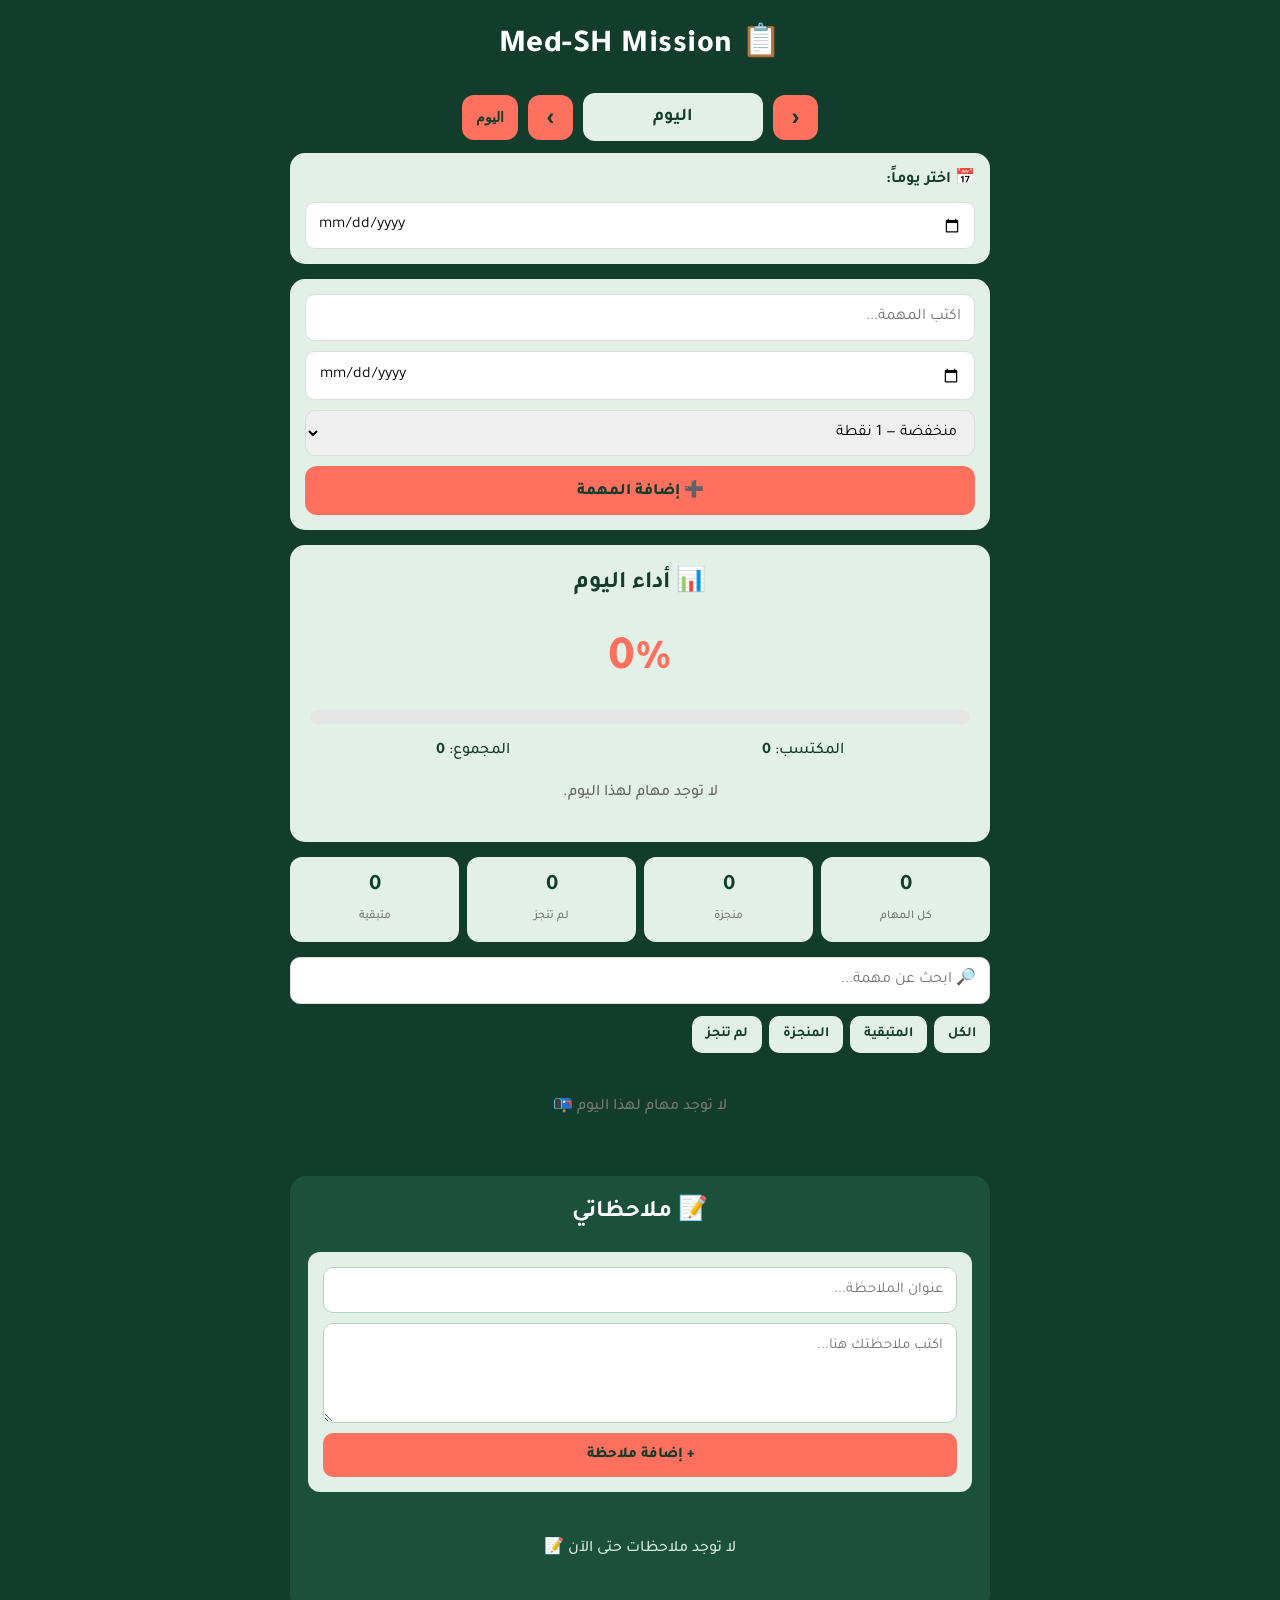
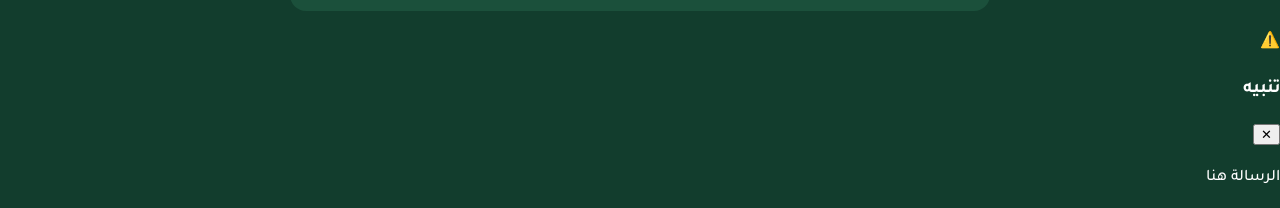
==== index.html @ 1ae56c7a "Update index.html" ====
<!DOCTYPE html>
<html lang="ar" dir="rtl">
<head>
    <link rel="apple-touch-icon" href="IMG_6810.jpeg">
        <meta name="description" content="Med-SH Missions — تطبيق إدارة المهام اليومية مع نظام النقاط والملاحظات">
<meta name="description" content="Med-SH Missions — تطبيق عربي لإدارة المهام اليومية مع نظام النقاط والأولويات والملاحظات. أنجز مهامك وتابع أداءك.">
<meta name="keywords" content="مهام، إدارة الوقت، تنظيم، تخطيط، Med-SH، تطبيق عربي">
<meta name="author" content="Mohammed Sellahi">

<!-- Open Graph (عند المشاركة على فيسبوك/واتساب) -->
<meta property="og:title" content="Med-SH Missions — إدارة المهام">
<meta property="og:description" content="تطبيق مهام يومي مع نظام النقاط والملاحظات">
<meta property="og:type" content="website">
<meta property="og:url" content="https://mouhammedsellahi-ops.github.io/MSH_Missions/">
<meta property="og:image" content="https://mouhammedsellahi-ops.github.io/MSH_Missions/IMG_6810.jpeg">
    <meta charset="UTF-8">
    <meta name="viewport" content="width=device-width, initial-scale=1.0">
    <title>Med-SH Missions — إدارة المهام اليومية</title>
    <link rel="icon" type="image/jpeg" href="IMG_6810.jpeg">

    <!-- الخط الفخم -->
    <link rel="preconnect" href="https://fonts.googleapis.com">
    <link rel="preconnect" href="https://fonts.gstatic.com" crossorigin>
    <link href="https://fonts.googleapis.com/css2?family=Tajawal:wght@400;500;700;800&display=swap" rel="stylesheet">

    <!-- ملف الأنماط -->
    <link rel="stylesheet" href="style.css">

    <!-- إعدادات التطبيق -->
    <link rel="manifest" href="manifest.json">
    <meta name="theme-color" content="#2196f3">
    <meta name="mobile-web-app-capable" content="yes">
    <meta name="apple-mobile-web-app-capable" content="yes">
    <meta name="apple-mobile-web-app-title" content="Med-SH Missions">
    <meta name="google-site-verification" content="vsgkw_1am5UasidsyfZOm_n5ryyMhZfly1MWaSrjvfo" />
</head>

<body>

<div class="container">

    <h1>📋 Med-SH Mission</h1>

    <!-- التنقل بين الأيام -->
    <section class="day-navigation">
        <button onclick="previousDay()">‹</button>

        <div class="selected-day">
            <strong id="dayName">اليوم</strong>
            <span id="selectedDateText"></span>
        </div>

        <button onclick="nextDay()">›</button>

        <button class="today-btn" onclick="goToToday()">
            اليوم
        </button>
    </section>

    <!-- اختيار التاريخ -->
    <div class="calendar-box">
        <label for="viewDate">📅 اختر يوماً:</label>
        <input type="date" id="viewDate" onchange="changeDate()">
    </div>

    <!-- إضافة مهمة -->
    <section class="add-task">

        <input
            type="text"
            id="taskInput"
            placeholder="اكتب المهمة..."
        >

        <input
            type="date"
            id="taskDate"
        >

        <select id="priority">
            <option value="low">منخفضة — 1 نقطة</option>
            <option value="medium">متوسطة — 2 نقطة</option>
            <option value="high">مهمة — 3 نقاط</option>
        </select>

        <button onclick="addTask()">
            ➕ إضافة المهمة
        </button>

    </section>

    <!-- تقييم اليوم -->
    <section class="score-card">

        <h2>📊 أداء اليوم</h2>

        <div class="percentage" id="percentage">
            0%
        </div>

        <div class="progress">
            <div id="progressBar"></div>
        </div>

        <div class="points">
            <span>
                المكتسب:
                <strong id="earnedPoints">0</strong>
            </span>

            <span>
                المجموع:
                <strong id="possiblePoints">0</strong>
            </span>
        </div>

        <p id="scoreMessage">
            لا توجد مهام لهذا اليوم.
        </p>

    </section>

    <!-- إحصائيات -->
    <section class="stats">

        <div>
            <strong id="totalTasks">0</strong>
            <span>كل المهام</span>
        </div>

        <div>
            <strong id="completedTasks">0</strong>
            <span>منجزة</span>
        </div>

        <div>
            <strong id="failedTasks">0</strong>
            <span>لم تنجز</span>
        </div>

        <div>
            <strong id="pendingTasks">0</strong>
            <span>متبقية</span>
        </div>

    </section>

    <!-- البحث -->
    <input
        type="text"
        id="searchInput"
        class="search"
        placeholder="🔎 ابحث عن مهمة..."
        oninput="displayTasks()"
    >

    <!-- الفلاتر -->
    <div class="filters">

        <button onclick="setFilter('all')">
            الكل
        </button>

        <button onclick="setFilter('pending')">
            المتبقية
        </button>

        <button onclick="setFilter('completed')">
            المنجزة
        </button>

        <button onclick="setFilter('failed')">
            لم تنجز
        </button>

    </div>

    <!-- المهام -->
    <section id="taskList"></section>

    <div id="emptyState" class="empty">
        لا توجد مهام لهذا اليوم 📭
    </div>

    <!-- قسم الملاحظات -->
    <section class="notes-section">

        <h2>📝 ملاحظاتي</h2>

        <div class="note-form">

            <input
                type="text"
                id="noteTitle"
                placeholder="عنوان الملاحظة..."
            >

            <textarea
                id="noteContent"
                placeholder="اكتب ملاحظتك هنا..."
                rows="4"
            ></textarea>

            <button onclick="addNote()">
                + إضافة ملاحظة
            </button>

        </div>

        <div id="notesList"></div>

        <div id="emptyNotes" class="empty">
            لا توجد ملاحظات حتى الآن 📝
        </div>

    </section>
</div>

<!-- 🪟 النافذة المنبثقة -->
<div class="modal-overlay" id="modalOverlay">
    <div class="modal-box" id="modalBox">

        <div class="modal-header">
            <div class="modal-title-wrap">
                <span class="modal-icon" id="modalIcon">⚠️</span>
                <h3 id="modalTitle">تنبيه</h3>
            </div>
            <button class="modal-close" onclick="closeModal()" aria-label="إغلاق">✕</button>
        </div>

        <div class="modal-body">
            <p id="modalMessage">الرسالة هنا</p>
            <input
                type="text"
                id="modalInput"
                class="modal-input"
                style="display: none;"
            >
        </div>

        <div class="modal-actions" id="modalActions">
            <!-- تُبنى الأزرار ديناميكياً -->
        </div>

    </div>
</div>

<script src="script.js"></script>

</body>

</body>
</html>
---- style.css ----
/* ============================
   المتغيرات والهوية العامة
   ============================ */

:root {
    --bg-dark: #123D2D;
    --bg-medium: #1B503B;
    --bg-light: #E3F0E7;
    --accent: #FF705E;
    --text-on-dark: #FFFFFF;
    --text-on-light: #123D2D;
    --text-muted: #777;
    --border-light: #B9D1C0;

    --font-main: 'Tajawal', Arial, sans-serif;

    --radius-sm: 8px;
    --radius-md: 12px;
    --radius-lg: 15px;
    --radius-xl: 16px;

    --transition: 0.25s ease;
}

/* ============================
   أساسيات
   ============================ */

* {
    box-sizing: border-box;
}

body {
    margin: 0;
    font-family: var(--font-main);
    background: var(--bg-dark);
    color: var(--text-on-dark);
    font-weight: 500;
    line-height: 1.6;
    -webkit-font-smoothing: antialiased;
    -moz-osx-font-smoothing: grayscale;
}

.container {
    width: 95%;
    max-width: 700px;
    margin: 20px auto;
}

h1 {
    text-align: center;
    margin-bottom: 20px;
    color: var(--text-on-dark);
    font-weight: 800;
    letter-spacing: 0.5px;
}

/* ============================
   التنقل بين الأيام
   ============================ */

.day-navigation {
    display: flex;
    align-items: center;
    justify-content: center;
    gap: 10px;
    margin-bottom: 12px;
}

.day-navigation > button {
    border: none;
    background: var(--accent);
    color: var(--text-on-light);
    width: 45px;
    height: 45px;
    border-radius: var(--radius-md);
    font-size: 24px;
    font-weight: 800;
    cursor: pointer;
    transition: var(--transition);
}

.day-navigation > button:hover {
    transform: scale(1.08);
    box-shadow: 0 5px 14px rgba(255, 112, 94, 0.4);
}

.day-navigation > button:active {
    transform: scale(0.95);
}

.selected-day {
    min-width: 180px;
    text-align: center;
    background: var(--bg-light);
    color: var(--text-on-light);
    padding: 10px 15px;
    border-radius: var(--radius-md);
}

.selected-day strong {
    display: block;
    font-size: 18px;
}

.selected-day span {
    color: var(--text-muted);
    font-size: 14px;
}

.today-btn {
    font-size: 14px !important;
    width: auto !important;
    padding: 0 14px !important;
}

/* ============================
   التقويم
   ============================ */

.calendar-box {
    background: var(--bg-light);
    color: var(--text-on-light);
    padding: 15px;
    border-radius: var(--radius-lg);
    margin-bottom: 15px;
}

.calendar-box label {
    display: block;
    margin-bottom: 8px;
    font-weight: 700;
}

.calendar-box input {
    width: 100%;
    padding: 12px;
    border: 1px solid #ddd;
    border-radius: 10px;
    font-size: 16px;
    font-family: var(--font-main);
}

/* ============================
   إضافة مهمة
   ============================ */

.add-task {
    background: var(--bg-light);
    color: var(--text-on-light);
    padding: 15px;
    border-radius: var(--radius-lg);
    display: grid;
    gap: 10px;
}

.add-task input,
.add-task select {
    width: 100%;
    padding: 13px;
    border: 1px solid #ddd;
    border-radius: 10px;
    font-size: 16px;
    font-family: var(--font-main);
}

.add-task button {
    padding: 13px;
    border: none;
    border-radius: var(--radius-md);
    background: var(--accent);
    color: var(--text-on-light);
    font-family: var(--font-main);
    font-size: 16px;
    font-weight: 800;
    cursor: pointer;
    transition: var(--transition);
}

.add-task button:hover {
    transform: translateY(-2px);
    box-shadow: 0 6px 14px rgba(255, 112, 94, 0.4);
}

.add-task button:active {
    transform: translateY(0) scale(0.98);
}

/* ============================
   التقييم
   ============================ */

.score-card {
    background: var(--bg-light);
    color: var(--text-on-light);
    padding: 20px;
    border-radius: var(--radius-lg);
    margin-top: 15px;
    text-align: center;
}

.score-card h2 {
    margin-top: 0;
}

.percentage {
    font-size: 48px;
    font-weight: 800;
    margin: 10px;
    color: var(--accent);
}

.progress {
    width: 100%;
    height: 14px;
    background: #e5e5e5;
    border-radius: 20px;
    overflow: hidden;
}

#progressBar {
    height: 100%;
    width: 0%;
    background: linear-gradient(90deg, #FF705E, #FF9A8B);
    border-radius: 20px;
    transition: width 0.6s cubic-bezier(0.4, 0, 0.2, 1);
}

.points {
    display: flex;
    justify-content: space-around;
    margin-top: 15px;
}

#scoreMessage {
    color: #666;
}

/* ============================
   الإحصائيات
   ============================ */

.stats {
    display: grid;
    grid-template-columns: repeat(4, 1fr);
    gap: 8px;
    margin-top: 15px;
}

.stats div {
    background: var(--bg-light);
    color: var(--text-on-light);
    padding: 12px 5px;
    border-radius: var(--radius-md);
    text-align: center;
}

.stats strong {
    display: block;
    font-size: 22px;
}

.stats span {
    font-size: 12px;
    color: var(--text-muted);
}

/* ============================
   البحث
   ============================ */

.search {
    width: 100%;
    padding: 13px;
    margin-top: 15px;
    border: 1px solid #ddd;
    border-radius: 10px;
    font-size: 16px;
    font-family: var(--font-main);
}

/* ============================
   الفلاتر
   ============================ */

.filters {
    display: flex;
    gap: 7px;
    margin: 12px 0;
    overflow-x: auto;
}

.filters button {
    border: none;
    background: var(--bg-light);
    color: var(--text-on-light);
    padding: 10px 14px;
    border-radius: 10px;
    cursor: pointer;
    white-space: nowrap;
    font-family: var(--font-main);
    font-weight: 700;
    font-size: 14px;
    transition: var(--transition);
}

.filters button:hover {
    background: #d4e6da;
    transform: translateY(-1px);
}

.filters button.active {
    background: var(--accent);
    color: var(--text-on-light);
    box-shadow: 0 3px 10px rgba(255, 112, 94, 0.4);
    transform: translateY(-1px);
}

/* ============================
   المهام
   ============================ */

#taskList {
    display: grid;
    gap: 10px;
}

.task {
    background: var(--bg-light);
    color: var(--text-on-light);
    padding: 15px;
    border-radius: var(--radius-lg);
    animation: taskAppear 0.35s ease-out;
    transition: var(--transition);
}

.task:hover {
    transform: translateY(-2px);
    box-shadow: 0 6px 16px rgba(0, 0, 0, 0.12);
}

@keyframes taskAppear {
    from {
        opacity: 0;
        transform: translateY(12px);
    }
    to {
        opacity: 1;
        transform: translateY(0);
    }
}

.task.completed {
    opacity: 0.65;
}

.task-title {
    font-size: 17px;
    font-weight: 700;
    margin-bottom: 8px;
}

.task-info {
    display: flex;
    gap: 7px;
    flex-wrap: wrap;
    margin-bottom: 10px;
}

.priority {
    padding: 5px 8px;
    border-radius: 7px;
    font-size: 12px;
    background: #eee;
}

.task-actions {
    display: flex;
    gap: 7px;
    flex-wrap: wrap;
}

.task-actions button {
    border: none;
    padding: 9px 13px;
    border-radius: var(--radius-sm);
    cursor: pointer;
    font-family: var(--font-main);
    font-weight: 700;
    font-size: 13px;
    background: var(--accent);
    color: var(--text-on-light);
    transition: var(--transition);
}

.task-actions button:hover {
    transform: translateY(-2px);
    box-shadow: 0 4px 10px rgba(255, 112, 94, 0.35);
}

.task-actions button:active {
    transform: translateY(0) scale(0.96);
}

.empty {
    text-align: center;
    padding: 30px;
    color: var(--text-muted);
}

/* ============================
   قسم الملاحظات
   ============================ */

.notes-section {
    margin-top: 25px;
    padding: 18px;
    border-radius: var(--radius-xl);
    background: var(--bg-medium);
}

.notes-section h2 {
    color: var(--text-on-dark);
    text-align: center;
    margin-top: 0;
}

.note-form {
    background: var(--bg-light);
    color: var(--text-on-light);
    padding: 15px;
    border-radius: var(--radius-md);
    display: grid;
    gap: 10px;
}

.note-form input,
.note-form textarea {
    width: 100%;
    padding: 13px;
    border: 1px solid var(--border-light);
    border-radius: 10px;
    font-family: var(--font-main);
    font-size: 15px;
}

.note-form textarea {
    resize: vertical;
}

.note-form button {
    padding: 13px;
    border: none;
    border-radius: 10px;
    background: var(--accent);
    color: var(--text-on-light);
    font-family: var(--font-main);
    font-weight: 800;
    font-size: 15px;
    cursor: pointer;
    transition: var(--transition);
}

.note-form button:hover {
    transform: translateY(-2px);
    box-shadow: 0 6px 14px rgba(255, 112, 94, 0.4);
}

/* ============================
   بطاقات الملاحظات
   ============================ */

#notesList {
    display: grid;
    gap: 12px;
    margin-top: 15px;
}

.note-card {
    background: var(--bg-light);
    color: var(--text-on-light);
    padding: 15px;
    border-radius: var(--radius-md);
    overflow-wrap: anywhere;
    animation: taskAppear 0.35s ease-out;
    transition: var(--transition);
}

.note-card:hover {
    transform: translateY(-2px);
    box-shadow: 0 6px 16px rgba(0, 0, 0, 0.12);
}

.note-card h3 {
    margin: 0 0 10px;
}

.note-card p {
    white-space: pre-wrap;
    line-height: 1.7;
}

.note-actions {
    display: flex;
    gap: 8px;
    flex-wrap: wrap;
}

.note-actions button {
    padding: 9px 13px;
    border-radius: var(--radius-sm);
    border: none;
    background: var(--accent);
    color: var(--text-on-light);
    font-family: var(--font-main);
    font-weight: 700;
    font-size: 13px;
    cursor: pointer;
    transition: var(--transition);
}

.note-actions button:hover {
    transform: translateY(-2px);
    box-shadow: 0 4px 10px rgba(255, 112, 94, 0.35);
}

.notes-section .empty {
    color: #D5E9DC;
}

/* ============================
   الهاتف
   ============================ */

@media (max-width: 500px) {

    .stats {
        grid-template-columns: repeat(2, 1fr);
    }

    .day-navigation {
        flex-wrap: wrap;
    }

    .selected-day {
        flex: 1;
    }
}
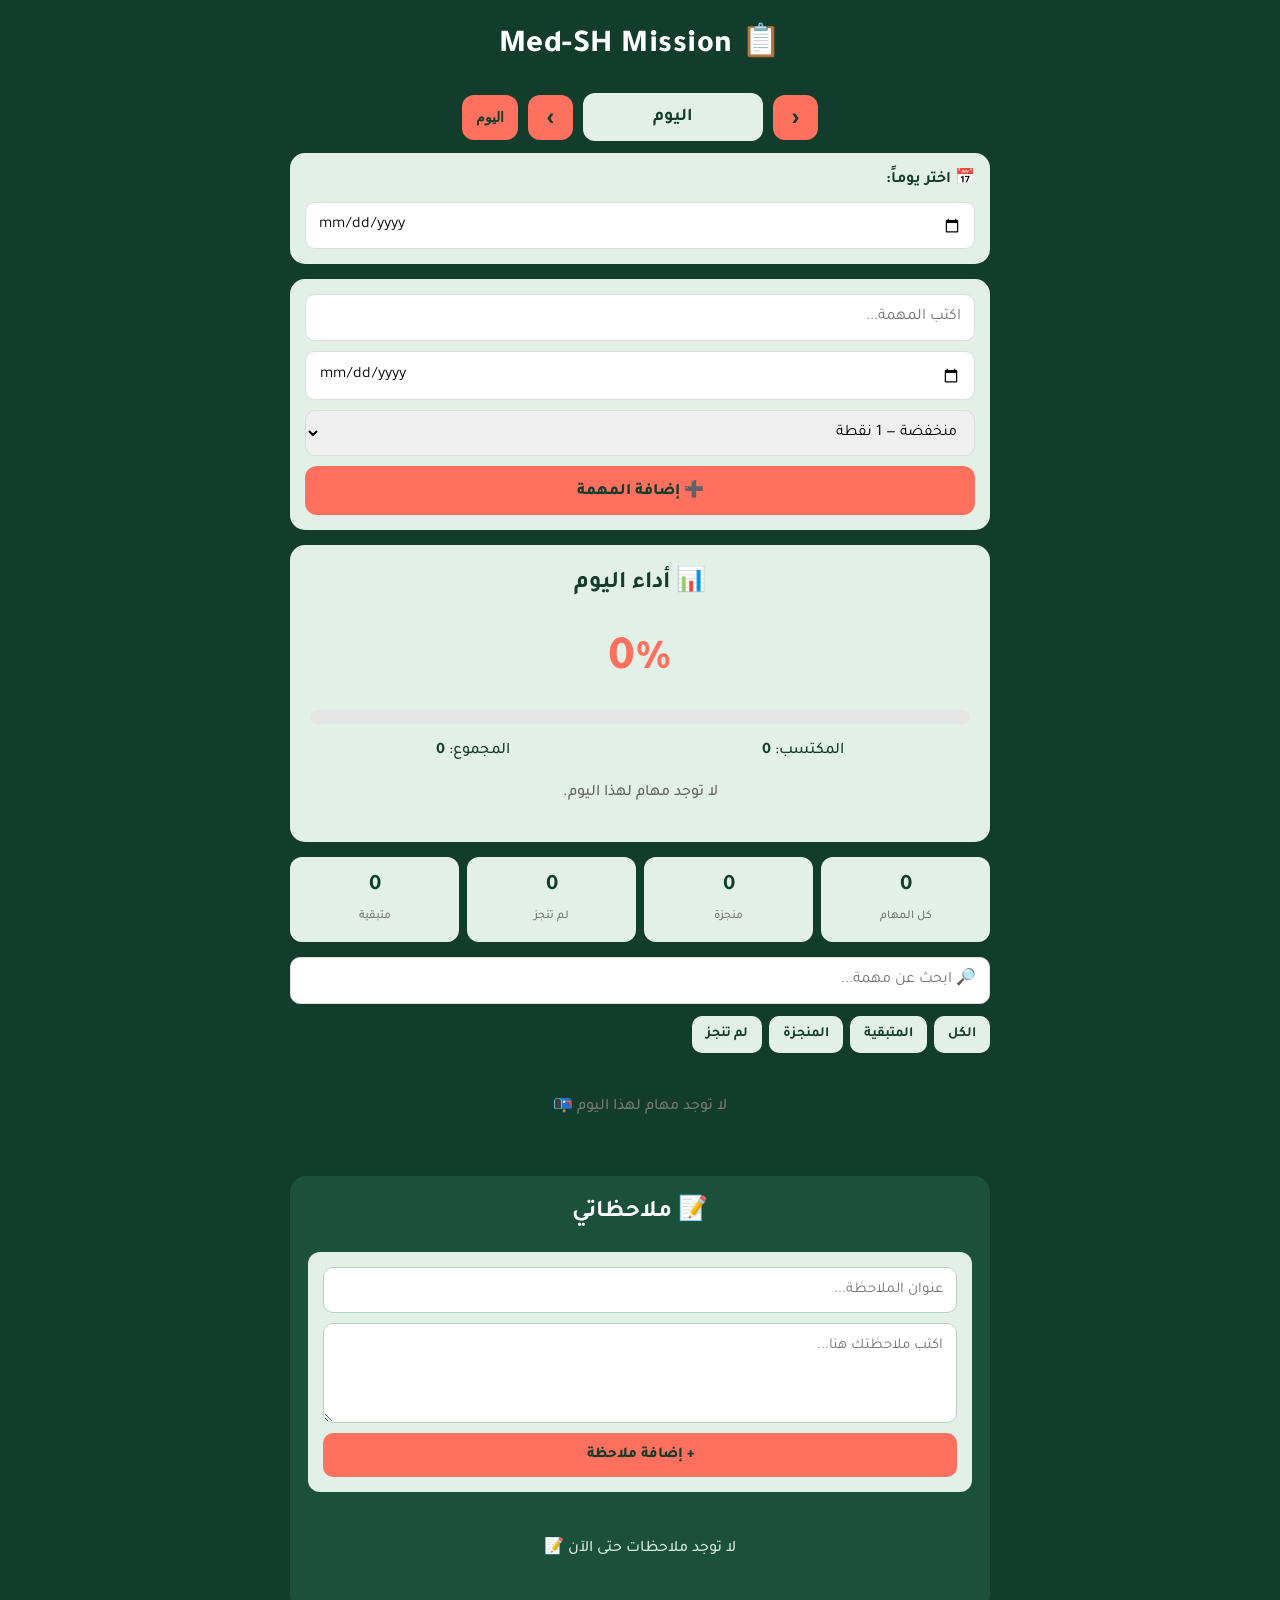
==== commit 96abd7ef: "Update index.html" ====
--- a/index.html
+++ b/index.html
@@ -1,38 +1,41 @@
 <!DOCTYPE html>
 <html lang="ar" dir="rtl">
 <head>
-    <link rel="apple-touch-icon" href="IMG_6810.jpeg">
-        <meta name="description" content="Med-SH Missions — تطبيق إدارة المهام اليومية مع نظام النقاط والملاحظات">
-<meta name="description" content="Med-SH Missions — تطبيق عربي لإدارة المهام اليومية مع نظام النقاط والأولويات والملاحظات. أنجز مهامك وتابع أداءك.">
-<meta name="keywords" content="مهام، إدارة الوقت، تنظيم، تخطيط، Med-SH، تطبيق عربي">
-<meta name="author" content="Mohammed Sellahi">
-
-<!-- Open Graph (عند المشاركة على فيسبوك/واتساب) -->
-<meta property="og:title" content="Med-SH Missions — إدارة المهام">
-<meta property="og:description" content="تطبيق مهام يومي مع نظام النقاط والملاحظات">
-<meta property="og:type" content="website">
-<meta property="og:url" content="https://mouhammedsellahi-ops.github.io/MSH_Missions/">
-<meta property="og:image" content="https://mouhammedsellahi-ops.github.io/MSH_Missions/IMG_6810.jpeg">
     <meta charset="UTF-8">
     <meta name="viewport" content="width=device-width, initial-scale=1.0">
+
+    <!-- ═══ معلومات SEO ═══ -->
     <title>Med-SH Missions — إدارة المهام اليومية</title>
+    <meta name="description" content="Med-SH Missions — تطبيق عربي لإدارة المهام اليومية مع نظام النقاط والأولويات والملاحظات. أنجز مهامك وتابع أداءك.">
+    <meta name="keywords" content="مهام، إدارة الوقت، تنظيم، تخطيط، Med-SH، تطبيق عربي، مهام يومية">
+    <meta name="author" content="Mohammed Sellahi">
+
+    <!-- ═══ Open Graph (للمشاركة على فيسبوك/واتساب) ═══ -->
+    <meta property="og:title" content="Med-SH Missions — إدارة المهام">
+    <meta property="og:description" content="تطبيق مهام يومي مع نظام النقاط والملاحظات">
+    <meta property="og:type" content="website">
+    <meta property="og:url" content="https://mouhammedsellahi-ops.github.io/MSH_Missions/">
+    <meta property="og:image" content="https://mouhammedsellahi-ops.github.io/MSH_Missions/IMG_6810.jpeg">
+
+    <!-- ═══ الأيقونات ═══ -->
     <link rel="icon" type="image/jpeg" href="IMG_6810.jpeg">
+    <link rel="apple-touch-icon" href="IMG_6810.jpeg">
 
-    <!-- الخط الفخم -->
+    <!-- ═══ ملف PWA ═══ -->
+    <link rel="manifest" href="manifest.json">
+    <meta name="theme-color" content="#123D2D">
+    <meta name="mobile-web-app-capable" content="yes">
+    <meta name="apple-mobile-web-app-capable" content="yes">
+    <meta name="apple-mobile-web-app-title" content="Med-SH Missions">
+    <meta name="google-site-verification" content="vsgkw_1am5UasidsyfZOm_n5ryyMhZfly1MWaSrjvfo" />
+
+    <!-- ═══ الخط الفخم ═══ -->
     <link rel="preconnect" href="https://fonts.googleapis.com">
     <link rel="preconnect" href="https://fonts.gstatic.com" crossorigin>
     <link href="https://fonts.googleapis.com/css2?family=Tajawal:wght@400;500;700;800&display=swap" rel="stylesheet">
 
-    <!-- ملف الأنماط -->
+    <!-- ═══ ملف الأنماط ═══ -->
     <link rel="stylesheet" href="style.css">
-
-    <!-- إعدادات التطبيق -->
-    <link rel="manifest" href="manifest.json">
-    <meta name="theme-color" content="#2196f3">
-    <meta name="mobile-web-app-capable" content="yes">
-    <meta name="apple-mobile-web-app-capable" content="yes">
-    <meta name="apple-mobile-web-app-title" content="Med-SH Missions">
-    <meta name="google-site-verification" content="vsgkw_1am5UasidsyfZOm_n5ryyMhZfly1MWaSrjvfo" />
 </head>
 
 <body>
@@ -41,7 +44,7 @@
 
     <h1>📋 Med-SH Mission</h1>
 
-    <!-- التنقل بين الأيام -->
+    <!-- ═══ التنقل بين الأيام ═══ -->
     <section class="day-navigation">
         <button onclick="previousDay()">‹</button>
 
@@ -52,202 +55,95 @@
 
         <button onclick="nextDay()">›</button>
 
-        <button class="today-btn" onclick="goToToday()">
-            اليوم
-        </button>
+        <button class="today-btn" onclick="goToToday()">اليوم</button>
     </section>
 
-    <!-- اختيار التاريخ -->
+    <!-- ═══ اختيار التاريخ ═══ -->
     <div class="calendar-box">
         <label for="viewDate">📅 اختر يوماً:</label>
         <input type="date" id="viewDate" onchange="changeDate()">
     </div>
 
-    <!-- إضافة مهمة -->
+    <!-- ═══ إضافة مهمة ═══ -->
     <section class="add-task">
-
-        <input
-            type="text"
-            id="taskInput"
-            placeholder="اكتب المهمة..."
-        >
-
-        <input
-            type="date"
-            id="taskDate"
-        >
-
+        <input type="text" id="taskInput" placeholder="اكتب المهمة...">
+        <input type="date" id="taskDate">
         <select id="priority">
             <option value="low">منخفضة — 1 نقطة</option>
             <option value="medium">متوسطة — 2 نقطة</option>
             <option value="high">مهمة — 3 نقاط</option>
         </select>
-
-        <button onclick="addTask()">
-            ➕ إضافة المهمة
-        </button>
-
+        <button onclick="addTask()">➕ إضافة المهمة</button>
     </section>
 
-    <!-- تقييم اليوم -->
+    <!-- ═══ تقييم اليوم ═══ -->
     <section class="score-card">
-
         <h2>📊 أداء اليوم</h2>
-
-        <div class="percentage" id="percentage">
-            0%
-        </div>
-
+        <div class="percentage" id="percentage">0%</div>
         <div class="progress">
             <div id="progressBar"></div>
         </div>
-
         <div class="points">
-            <span>
-                المكتسب:
-                <strong id="earnedPoints">0</strong>
-            </span>
-
-            <span>
-                المجموع:
-                <strong id="possiblePoints">0</strong>
-            </span>
+            <span>المكتسب: <strong id="earnedPoints">0</strong></span>
+            <span>المجموع: <strong id="possiblePoints">0</strong></span>
         </div>
-
-        <p id="scoreMessage">
-            لا توجد مهام لهذا اليوم.
-        </p>
-
+        <p id="scoreMessage">لا توجد مهام لهذا اليوم.</p>
     </section>
 
-    <!-- إحصائيات -->
+    <!-- ═══ إحصائيات ═══ -->
     <section class="stats">
-
         <div>
             <strong id="totalTasks">0</strong>
             <span>كل المهام</span>
         </div>
-
         <div>
             <strong id="completedTasks">0</strong>
             <span>منجزة</span>
         </div>
-
         <div>
             <strong id="failedTasks">0</strong>
             <span>لم تنجز</span>
         </div>
-
         <div>
             <strong id="pendingTasks">0</strong>
             <span>متبقية</span>
         </div>
-
     </section>
 
-    <!-- البحث -->
-    <input
-        type="text"
-        id="searchInput"
-        class="search"
-        placeholder="🔎 ابحث عن مهمة..."
-        oninput="displayTasks()"
-    >
+    <!-- ═══ البحث ═══ -->
+    <input type="text" id="searchInput" class="search" placeholder="🔎 ابحث عن مهمة..." oninput="displayTasks()">
 
-    <!-- الفلاتر -->
+    <!-- ═══ الفلاتر ═══ -->
     <div class="filters">
-
-        <button onclick="setFilter('all')">
-            الكل
-        </button>
-
-        <button onclick="setFilter('pending')">
-            المتبقية
-        </button>
-
-        <button onclick="setFilter('completed')">
-            المنجزة
-        </button>
-
-        <button onclick="setFilter('failed')">
-            لم تنجز
-        </button>
-
+        <button onclick="setFilter('all')">الكل</button>
+        <button onclick="setFilter('pending')">المتبقية</button>
+        <button onclick="setFilter('completed')">المنجزة</button>
+        <button onclick="setFilter('failed')">لم تنجز</button>
     </div>
 
-    <!-- المهام -->
+    <!-- ═══ المهام ═══ -->
     <section id="taskList"></section>
 
-    <div id="emptyState" class="empty">
-        لا توجد مهام لهذا اليوم 📭
-    </div>
+    <div id="emptyState" class="empty">لا توجد مهام لهذا اليوم 📭</div>
 
-    <!-- قسم الملاحظات -->
+    <!-- ═══ قسم الملاحظات ═══ -->
     <section class="notes-section">
-
         <h2>📝 ملاحظاتي</h2>
 
         <div class="note-form">
-
-            <input
-                type="text"
-                id="noteTitle"
-                placeholder="عنوان الملاحظة..."
-            >
-
-            <textarea
-                id="noteContent"
-                placeholder="اكتب ملاحظتك هنا..."
-                rows="4"
-            ></textarea>
-
-            <button onclick="addNote()">
-                + إضافة ملاحظة
-            </button>
-
+            <input type="text" id="noteTitle" placeholder="عنوان الملاحظة...">
+            <textarea id="noteContent" placeholder="اكتب ملاحظتك هنا..." rows="4"></textarea>
+            <button onclick="addNote()">+ إضافة ملاحظة</button>
         </div>
 
         <div id="notesList"></div>
 
-        <div id="emptyNotes" class="empty">
-            لا توجد ملاحظات حتى الآن 📝
-        </div>
+        <div id="emptyNotes" class="empty">لا توجد ملاحظات حتى الآن 📝</div>
+    </section>
 
-    </section>
-</div>
-
-<!-- 🪟 النافذة المنبثقة -->
-<div class="modal-overlay" id="modalOverlay">
-    <div class="modal-box" id="modalBox">
-
-        <div class="modal-header">
-            <div class="modal-title-wrap">
-                <span class="modal-icon" id="modalIcon">⚠️</span>
-                <h3 id="modalTitle">تنبيه</h3>
-            </div>
-            <button class="modal-close" onclick="closeModal()" aria-label="إغلاق">✕</button>
-        </div>
-
-        <div class="modal-body">
-            <p id="modalMessage">الرسالة هنا</p>
-            <input
-                type="text"
-                id="modalInput"
-                class="modal-input"
-                style="display: none;"
-            >
-        </div>
-
-        <div class="modal-actions" id="modalActions">
-            <!-- تُبنى الأزرار ديناميكياً -->
-        </div>
-
-    </div>
 </div>
 
 <script src="script.js"></script>
 
 </body>
-
-</body>
 </html>
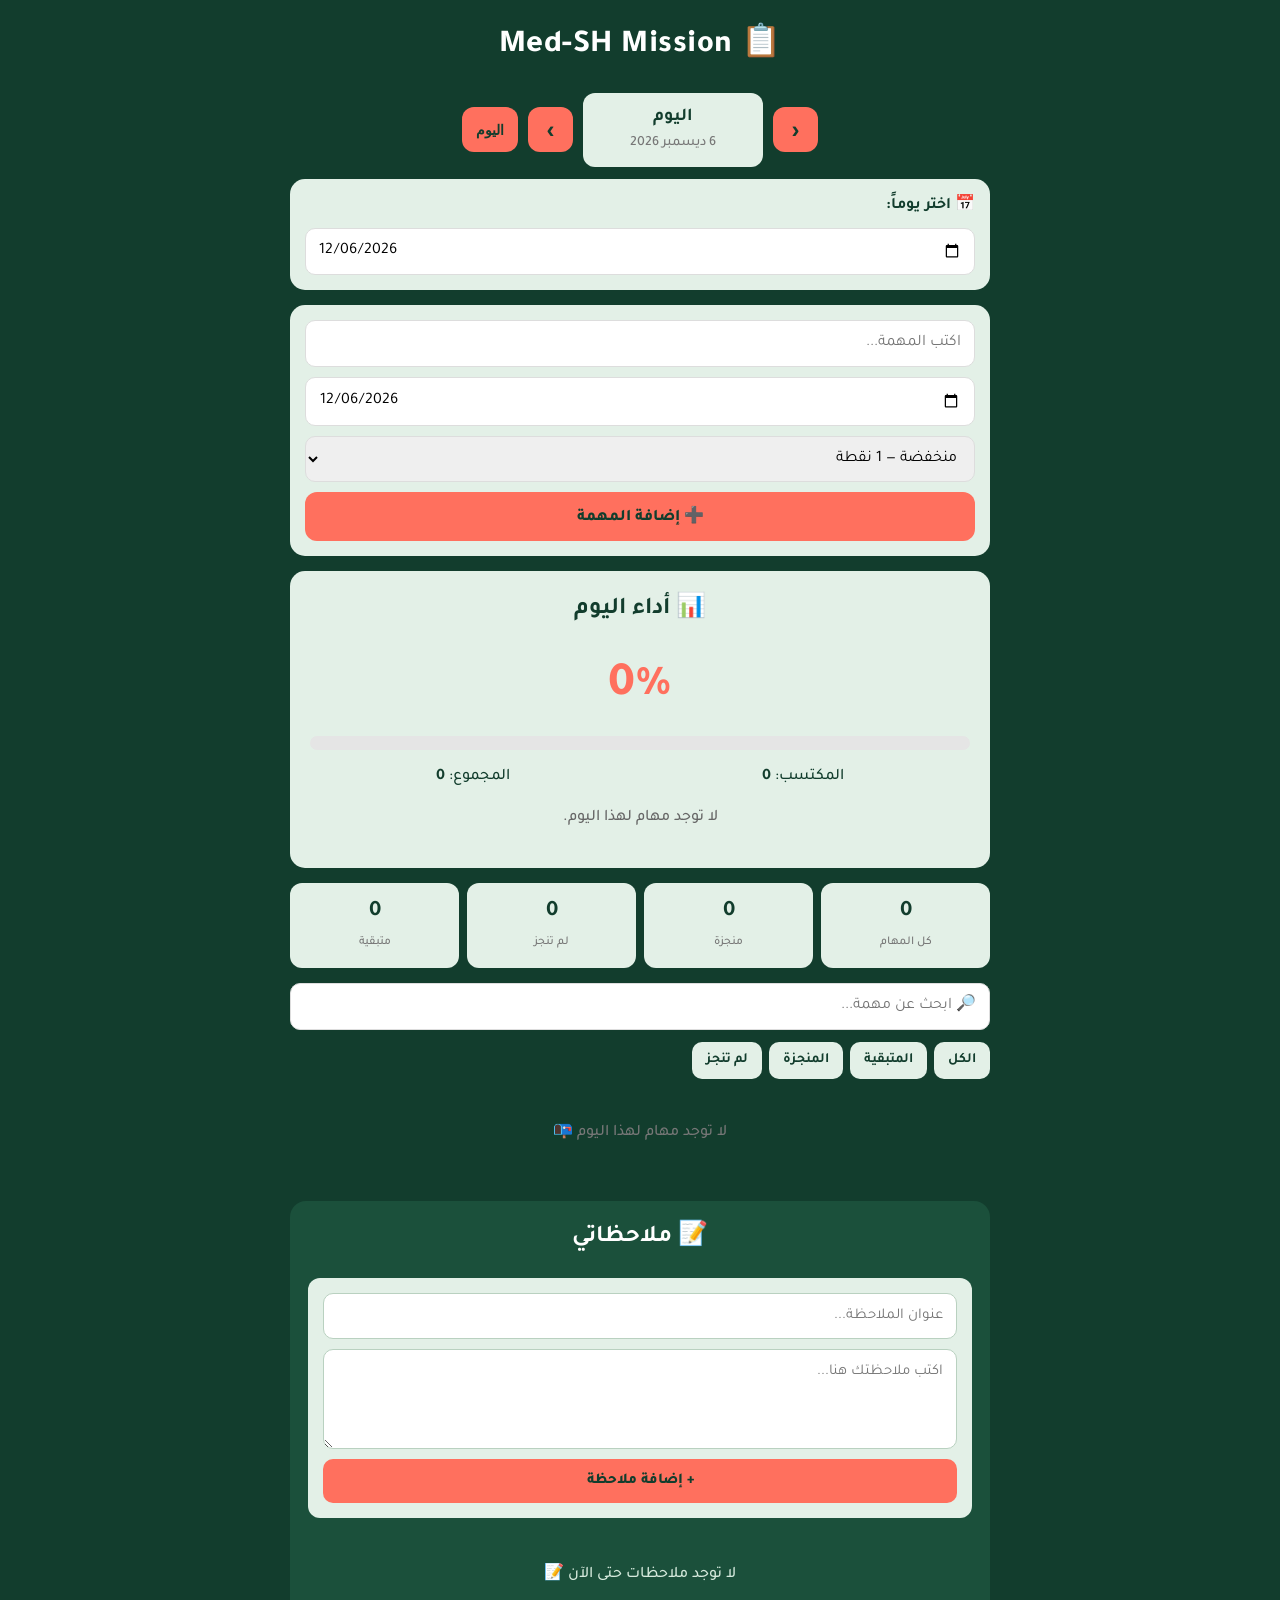
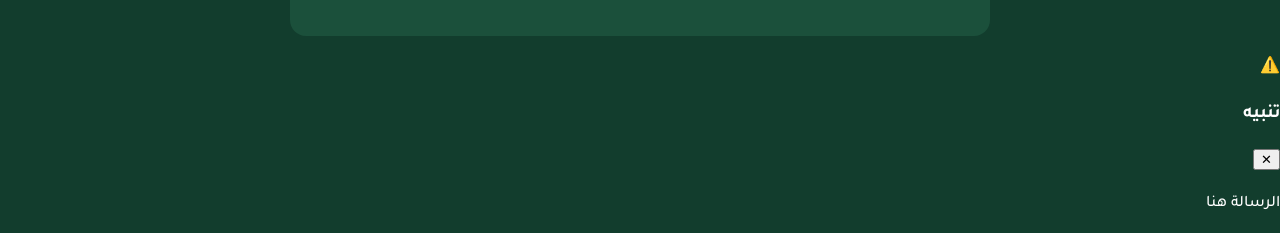
==== commit 913d2831: "Update index.html" ====
--- a/index.html
+++ b/index.html
@@ -5,7 +5,7 @@
     <meta name="viewport" content="width=device-width, initial-scale=1.0">
 
     <!-- ═══ معلومات SEO ═══ -->
-    <title>Med-SH Missions — إدارة المهام اليومية</title>
+    <title>SH Missions  — إدارة المهام اليومية</title>
     <meta name="description" content="Med-SH Missions — تطبيق عربي لإدارة المهام اليومية مع نظام النقاط والأولويات والملاحظات. أنجز مهامك وتابع أداءك.">
     <meta name="keywords" content="مهام، إدارة الوقت، تنظيم، تخطيط، Med-SH، تطبيق عربي، مهام يومية">
     <meta name="author" content="Mohammed Sellahi">
@@ -143,7 +143,38 @@
 
 </div>
 
+<!-- 🪟 النافذة المنبثقة -->
+<div class="modal-overlay" id="modalOverlay">
+    <div class="modal-box" id="modalBox">
+
+        <div class="modal-header">
+            <div class="modal-title-wrap">
+                <span class="modal-icon" id="modalIcon">⚠️</span>
+                <h3 id="modalTitle">تنبيه</h3>
+            </div>
+            <button class="modal-close" onclick="closeModal()" aria-label="إغلاق">✕</button>
+        </div>
+
+        <div class="modal-body">
+            <p id="modalMessage">الرسالة هنا</p>
+            <input
+                type="text"
+                id="modalInput"
+                class="modal-input"
+                style="display: none;"
+            >
+        </div>
+
+        <div class="modal-actions" id="modalActions">
+            <!-- تُبنى الأزرار ديناميكياً -->
+        </div>
+
+    </div>
+</div>
+
 <script src="script.js"></script>
 
 </body>
-</html>+
+</body>
+</html>
--- a/style.css
+++ b/style.css
@@ -1,6 +1,6 @@
-/* ============================
+/* ════════════════════════════════════════
    المتغيرات والهوية العامة
-   ============================ */
+   ════════════════════════════════════════ */
 
 :root {
     --bg-dark: #123D2D;
@@ -22,9 +22,9 @@
     --transition: 0.25s ease;
 }
 
-/* ============================
+/* ════════════════════════════════════════
    أساسيات
-   ============================ */
+   ════════════════════════════════════════ */
 
 * {
     box-sizing: border-box;
@@ -55,9 +55,9 @@
     letter-spacing: 0.5px;
 }
 
-/* ============================
+/* ════════════════════════════════════════
    التنقل بين الأيام
-   ============================ */
+   ════════════════════════════════════════ */
 
 .day-navigation {
     display: flex;
@@ -114,9 +114,9 @@
     padding: 0 14px !important;
 }
 
-/* ============================
+/* ════════════════════════════════════════
    التقويم
-   ============================ */
+   ════════════════════════════════════════ */
 
 .calendar-box {
     background: var(--bg-light);
@@ -141,9 +141,9 @@
     font-family: var(--font-main);
 }
 
-/* ============================
+/* ════════════════════════════════════════
    إضافة مهمة
-   ============================ */
+   ════════════════════════════════════════ */
 
 .add-task {
     background: var(--bg-light);
@@ -186,9 +186,9 @@
     transform: translateY(0) scale(0.98);
 }
 
-/* ============================
+/* ════════════════════════════════════════
    التقييم
-   ============================ */
+   ════════════════════════════════════════ */
 
 .score-card {
     background: var(--bg-light);
@@ -236,9 +236,9 @@
     color: #666;
 }
 
-/* ============================
+/* ════════════════════════════════════════
    الإحصائيات
-   ============================ */
+   ════════════════════════════════════════ */
 
 .stats {
     display: grid;
@@ -265,9 +265,9 @@
     color: var(--text-muted);
 }
 
-/* ============================
+/* ════════════════════════════════════════
    البحث
-   ============================ */
+   ════════════════════════════════════════ */
 
 .search {
     width: 100%;
@@ -279,9 +279,9 @@
     font-family: var(--font-main);
 }
 
-/* ============================
+/* ════════════════════════════════════════
    الفلاتر
-   ============================ */
+   ════════════════════════════════════════ */
 
 .filters {
     display: flex;
@@ -316,9 +316,9 @@
     transform: translateY(-1px);
 }
 
-/* ============================
+/* ════════════════════════════════════════
    المهام
-   ============================ */
+   ════════════════════════════════════════ */
 
 #taskList {
     display: grid;
@@ -408,9 +408,9 @@
     color: var(--text-muted);
 }
 
-/* ============================
+/* ════════════════════════════════════════
    قسم الملاحظات
-   ============================ */
+   ════════════════════════════════════════ */
 
 .notes-section {
     margin-top: 25px;
@@ -466,9 +466,9 @@
     box-shadow: 0 6px 14px rgba(255, 112, 94, 0.4);
 }
 
-/* ============================
+/* ════════════════════════════════════════
    بطاقات الملاحظات
-   ============================ */
+   ════════════════════════════════════════ */
 
 #notesList {
     display: grid;
@@ -528,12 +528,11 @@
     color: #D5E9DC;
 }
 
-/* ============================
+/* ════════════════════════════════════════
    الهاتف
-   ============================ */
+   ════════════════════════════════════════ */
 
 @media (max-width: 500px) {
-
     .stats {
         grid-template-columns: repeat(2, 1fr);
     }
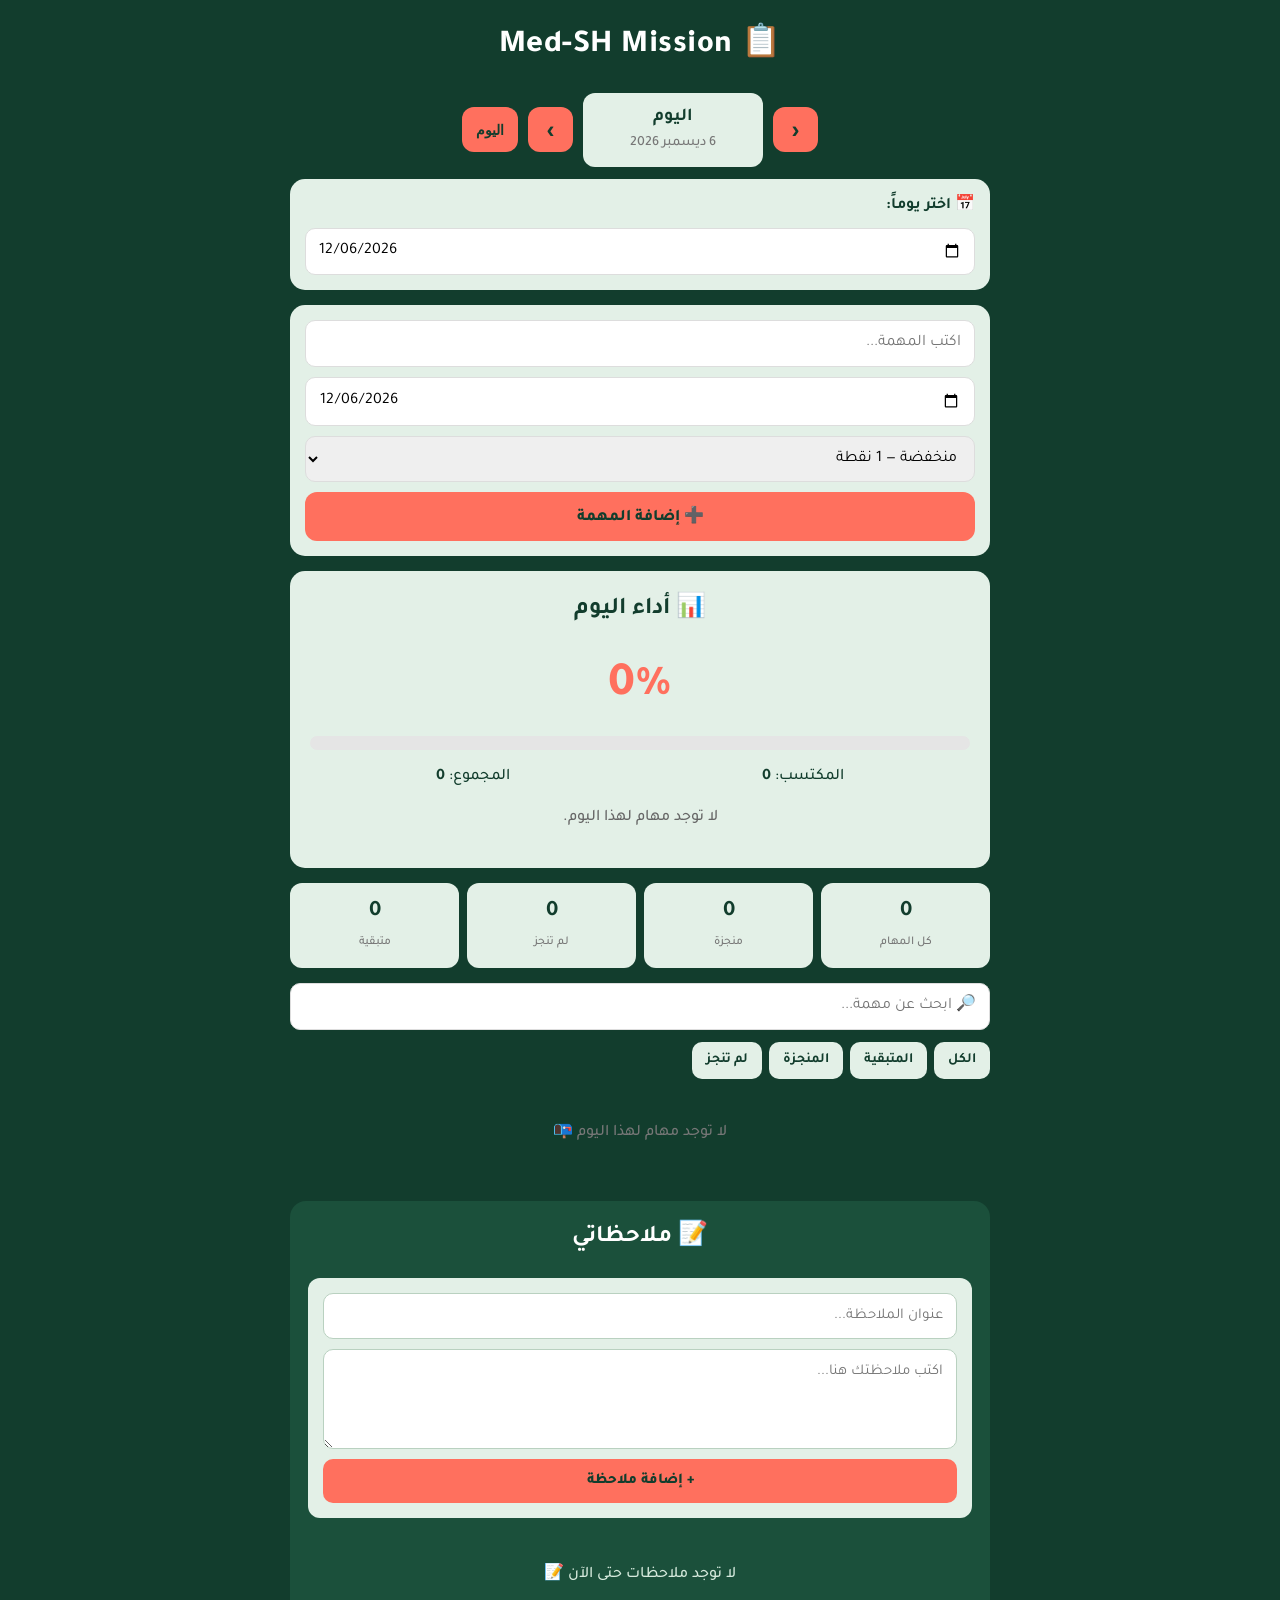
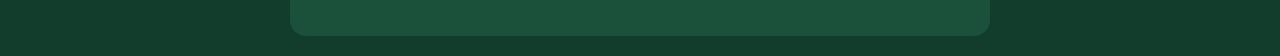
==== commit 9d47462b: "Update index.html" ====
--- a/index.html
+++ b/index.html
@@ -5,7 +5,7 @@
     <meta name="viewport" content="width=device-width, initial-scale=1.0">
 
     <!-- ═══ معلومات SEO ═══ -->
-    <title>SH Missions  — إدارة المهام اليومية</title>
+    <title>Med-SH Missions — إدارة المهام اليومية</title>
     <meta name="description" content="Med-SH Missions — تطبيق عربي لإدارة المهام اليومية مع نظام النقاط والأولويات والملاحظات. أنجز مهامك وتابع أداءك.">
     <meta name="keywords" content="مهام، إدارة الوقت، تنظيم، تخطيط، Med-SH، تطبيق عربي، مهام يومية">
     <meta name="author" content="Mohammed Sellahi">
@@ -143,38 +143,7 @@
 
 </div>
 
-<!-- 🪟 النافذة المنبثقة -->
-<div class="modal-overlay" id="modalOverlay">
-    <div class="modal-box" id="modalBox">
-
-        <div class="modal-header">
-            <div class="modal-title-wrap">
-                <span class="modal-icon" id="modalIcon">⚠️</span>
-                <h3 id="modalTitle">تنبيه</h3>
-            </div>
-            <button class="modal-close" onclick="closeModal()" aria-label="إغلاق">✕</button>
-        </div>
-
-        <div class="modal-body">
-            <p id="modalMessage">الرسالة هنا</p>
-            <input
-                type="text"
-                id="modalInput"
-                class="modal-input"
-                style="display: none;"
-            >
-        </div>
-
-        <div class="modal-actions" id="modalActions">
-            <!-- تُبنى الأزرار ديناميكياً -->
-        </div>
-
-    </div>
-</div>
-
 <script src="script.js"></script>
 
 </body>
-
-</body>
-</html>
+</html>
--- a/style.css
+++ b/style.css
@@ -544,4 +544,220 @@
     .selected-day {
         flex: 1;
     }
+}
+/* ============================
+   النوافذ المنبثقة (Modals)
+   ============================ */
+
+.modal-overlay {
+    position: fixed;
+    inset: 0;
+    background: rgba(0, 0, 0, 0.55);
+    display: none;
+    align-items: center;
+    justify-content: center;
+    z-index: 9999;
+    padding: 20px;
+    backdrop-filter: blur(3px);
+    -webkit-backdrop-filter: blur(3px);
+}
+
+.modal-overlay.show {
+    display: flex;
+    animation: modalFadeIn 0.22s ease-out;
+}
+
+.modal-box {
+    background: var(--bg-light);
+    color: var(--text-on-light);
+    width: 100%;
+    max-width: 420px;
+    border-radius: var(--radius-lg);
+    box-shadow: 0 20px 50px rgba(0, 0, 0, 0.35);
+    overflow: hidden;
+    animation: modalZoomIn 0.25s cubic-bezier(0.34, 1.56, 0.64, 1);
+    font-family: var(--font-main);
+}
+
+/* رأس النافذة */
+.modal-header {
+    display: flex;
+    align-items: center;
+    justify-content: space-between;
+    padding: 14px 18px;
+    border-bottom: 1px solid rgba(18, 61, 45, 0.12);
+}
+
+.modal-title-wrap {
+    display: flex;
+    align-items: center;
+    gap: 10px;
+}
+
+.modal-icon {
+    font-size: 20px;
+    line-height: 1;
+}
+
+.modal-header h3 {
+    margin: 0;
+    font-size: 17px;
+    font-weight: 800;
+    color: var(--text-on-light);
+}
+
+.modal-close {
+    background: transparent;
+    border: none;
+    color: var(--text-on-light);
+    font-size: 18px;
+    cursor: pointer;
+    width: 32px;
+    height: 32px;
+    border-radius: 50%;
+    display: flex;
+    align-items: center;
+    justify-content: center;
+    transition: var(--transition);
+    font-weight: 700;
+    padding: 0;
+}
+
+.modal-close:hover {
+    background: rgba(18, 61, 45, 0.1);
+    transform: rotate(90deg);
+}
+
+/* جسم النافذة */
+.modal-body {
+    padding: 20px 18px;
+}
+
+.modal-body p {
+    margin: 0;
+    font-size: 15px;
+    line-height: 1.7;
+    color: var(--text-on-light);
+}
+
+.modal-input {
+    width: 100%;
+    padding: 12px 14px;
+    margin-top: 12px;
+    border: 1px solid var(--border-light);
+    border-radius: var(--radius-sm);
+    font-family: var(--font-main);
+    font-size: 15px;
+    color: var(--text-on-light);
+    background: #fff;
+    transition: var(--transition);
+}
+
+.modal-input:focus {
+    outline: none;
+    border-color: var(--accent);
+    box-shadow: 0 0 0 3px rgba(255, 112, 94, 0.2);
+}
+
+/* أزرار النافذة */
+.modal-actions {
+    display: flex;
+    gap: 10px;
+    padding: 0 18px 18px;
+    justify-content: flex-end;
+}
+
+.modal-btn {
+    padding: 10px 20px;
+    border: none;
+    border-radius: var(--radius-sm);
+    font-family: var(--font-main);
+    font-weight: 700;
+    font-size: 14px;
+    cursor: pointer;
+    transition: var(--transition);
+}
+
+.modal-btn:hover {
+    transform: translateY(-1px);
+}
+
+.modal-btn:active {
+    transform: translateY(0) scale(0.97);
+}
+
+/* نوع التنبيه - أزرق */
+.modal-box.type-info .modal-icon {
+    color: #2196F3;
+}
+
+.modal-box.type-info .modal-btn-primary {
+    background: #2196F3;
+    color: #fff;
+    box-shadow: 0 3px 10px rgba(33, 150, 243, 0.35);
+}
+
+/* نوع التحذير - أحمر */
+.modal-box.type-warning .modal-icon {
+    color: #E53935;
+}
+
+.modal-box.type-warning .modal-btn-primary {
+    background: #E53935;
+    color: #fff;
+    box-shadow: 0 3px 10px rgba(229, 57, 53, 0.35);
+}
+
+/* نوع الإدخال - أخضر الهوية */
+.modal-box.type-input .modal-icon {
+    color: var(--accent);
+}
+
+.modal-box.type-input .modal-btn-primary {
+    background: var(--accent);
+    color: var(--text-on-light);
+    box-shadow: 0 3px 10px rgba(255, 112, 94, 0.35);
+}
+
+/* زر الإلغاء - ثانوي */
+.modal-btn-secondary {
+    background: transparent;
+    color: var(--text-on-light);
+    border: 1px solid rgba(18, 61, 45, 0.2);
+}
+
+.modal-btn-secondary:hover {
+    background: rgba(18, 61, 45, 0.06);
+}
+
+/* الحركات */
+@keyframes modalFadeIn {
+    from { opacity: 0; }
+    to   { opacity: 1; }
+}
+
+@keyframes modalZoomIn {
+    from {
+        opacity: 0;
+        transform: scale(0.92) translateY(10px);
+    }
+    to {
+        opacity: 1;
+        transform: scale(1) translateY(0);
+    }
+}
+
+/* الهاتف */
+@media (max-width: 500px) {
+    .modal-box {
+        max-width: 100%;
+    }
+
+    .modal-actions {
+        flex-direction: column-reverse;
+    }
+
+    .modal-btn {
+        width: 100%;
+    }
 }
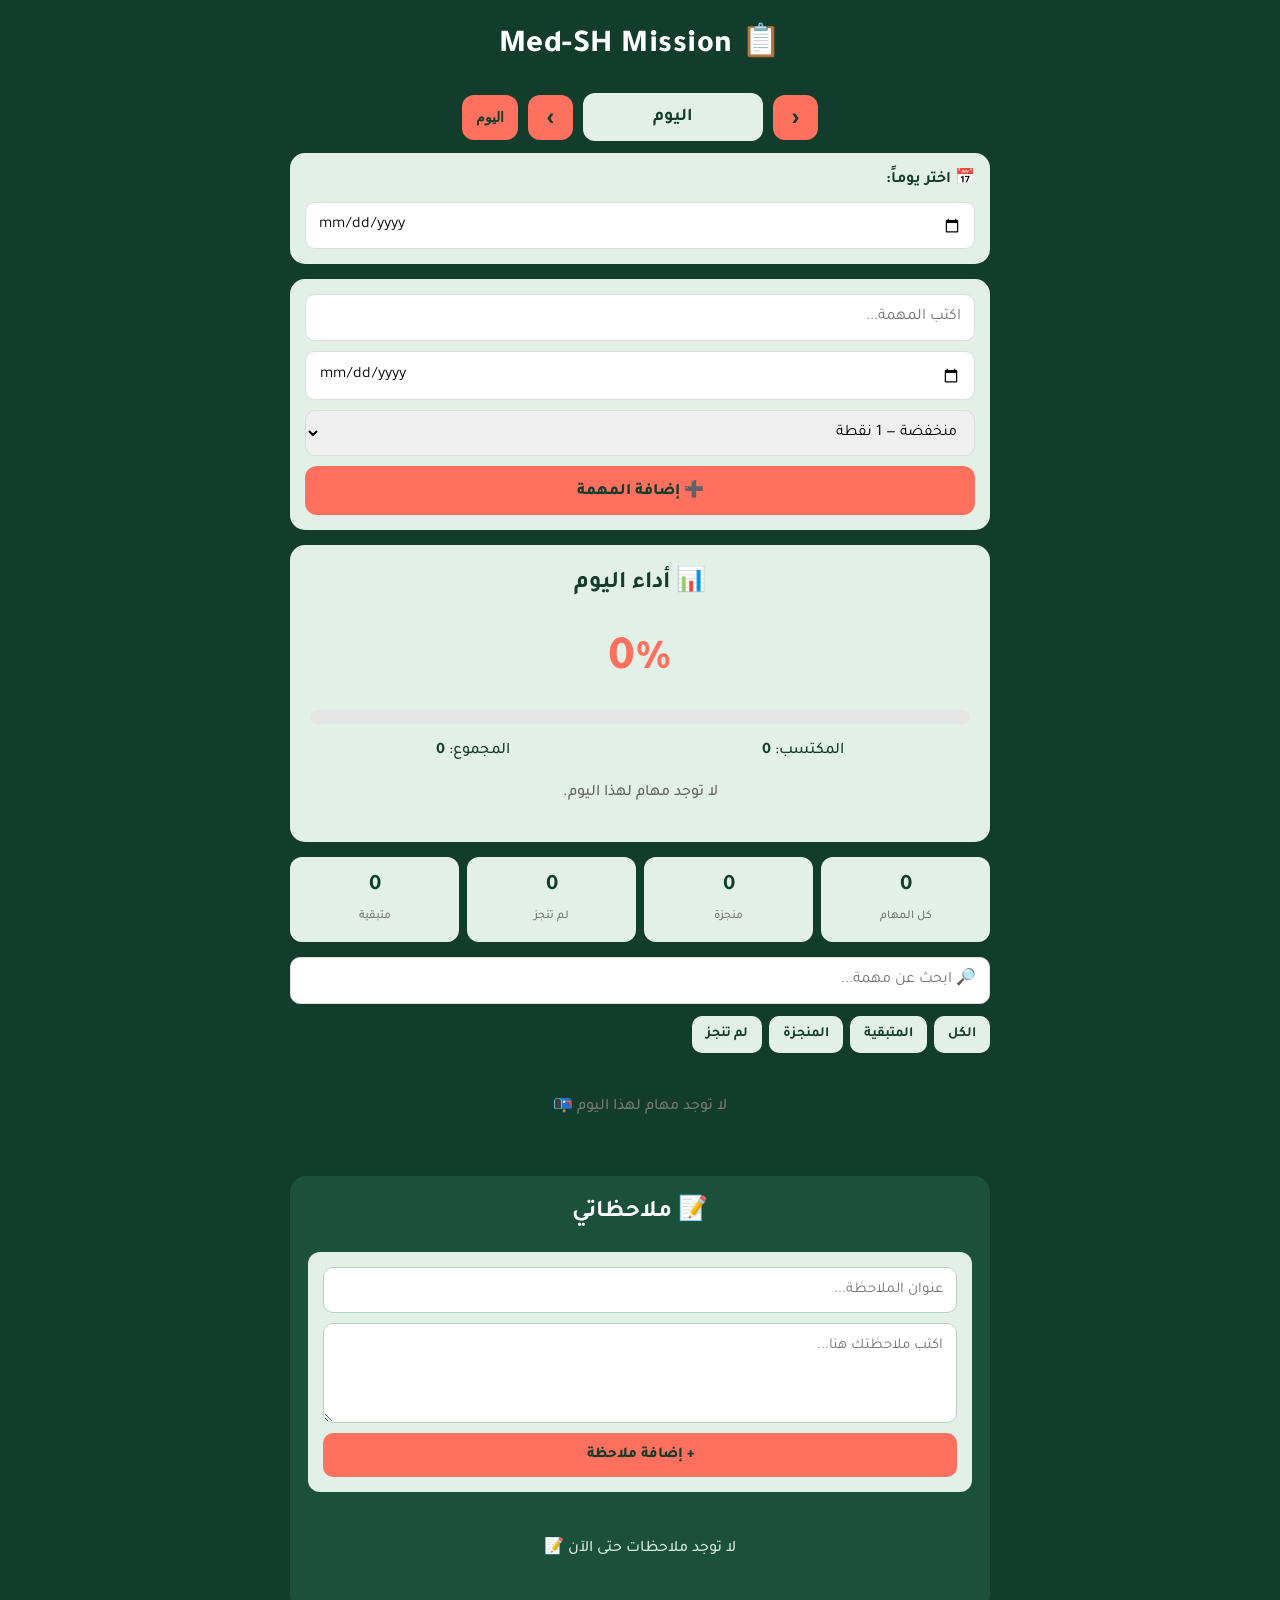
==== commit cdc531ea: "Update index.html" ====
--- a/index.html
+++ b/index.html
@@ -130,6 +130,7 @@
     <section class="notes-section">
         <h2>📝 ملاحظاتي</h2>
 
+
         <div class="note-form">
             <input type="text" id="noteTitle" placeholder="عنوان الملاحظة...">
             <textarea id="noteContent" placeholder="اكتب ملاحظتك هنا..." rows="4"></textarea>
--- a/style.css
+++ b/style.css
@@ -544,220 +544,4 @@
     .selected-day {
         flex: 1;
     }
-}
-/* ============================
-   النوافذ المنبثقة (Modals)
-   ============================ */
-
-.modal-overlay {
-    position: fixed;
-    inset: 0;
-    background: rgba(0, 0, 0, 0.55);
-    display: none;
-    align-items: center;
-    justify-content: center;
-    z-index: 9999;
-    padding: 20px;
-    backdrop-filter: blur(3px);
-    -webkit-backdrop-filter: blur(3px);
-}
-
-.modal-overlay.show {
-    display: flex;
-    animation: modalFadeIn 0.22s ease-out;
-}
-
-.modal-box {
-    background: var(--bg-light);
-    color: var(--text-on-light);
-    width: 100%;
-    max-width: 420px;
-    border-radius: var(--radius-lg);
-    box-shadow: 0 20px 50px rgba(0, 0, 0, 0.35);
-    overflow: hidden;
-    animation: modalZoomIn 0.25s cubic-bezier(0.34, 1.56, 0.64, 1);
-    font-family: var(--font-main);
-}
-
-/* رأس النافذة */
-.modal-header {
-    display: flex;
-    align-items: center;
-    justify-content: space-between;
-    padding: 14px 18px;
-    border-bottom: 1px solid rgba(18, 61, 45, 0.12);
-}
-
-.modal-title-wrap {
-    display: flex;
-    align-items: center;
-    gap: 10px;
-}
-
-.modal-icon {
-    font-size: 20px;
-    line-height: 1;
-}
-
-.modal-header h3 {
-    margin: 0;
-    font-size: 17px;
-    font-weight: 800;
-    color: var(--text-on-light);
-}
-
-.modal-close {
-    background: transparent;
-    border: none;
-    color: var(--text-on-light);
-    font-size: 18px;
-    cursor: pointer;
-    width: 32px;
-    height: 32px;
-    border-radius: 50%;
-    display: flex;
-    align-items: center;
-    justify-content: center;
-    transition: var(--transition);
-    font-weight: 700;
-    padding: 0;
-}
-
-.modal-close:hover {
-    background: rgba(18, 61, 45, 0.1);
-    transform: rotate(90deg);
-}
-
-/* جسم النافذة */
-.modal-body {
-    padding: 20px 18px;
-}
-
-.modal-body p {
-    margin: 0;
-    font-size: 15px;
-    line-height: 1.7;
-    color: var(--text-on-light);
-}
-
-.modal-input {
-    width: 100%;
-    padding: 12px 14px;
-    margin-top: 12px;
-    border: 1px solid var(--border-light);
-    border-radius: var(--radius-sm);
-    font-family: var(--font-main);
-    font-size: 15px;
-    color: var(--text-on-light);
-    background: #fff;
-    transition: var(--transition);
-}
-
-.modal-input:focus {
-    outline: none;
-    border-color: var(--accent);
-    box-shadow: 0 0 0 3px rgba(255, 112, 94, 0.2);
-}
-
-/* أزرار النافذة */
-.modal-actions {
-    display: flex;
-    gap: 10px;
-    padding: 0 18px 18px;
-    justify-content: flex-end;
-}
-
-.modal-btn {
-    padding: 10px 20px;
-    border: none;
-    border-radius: var(--radius-sm);
-    font-family: var(--font-main);
-    font-weight: 700;
-    font-size: 14px;
-    cursor: pointer;
-    transition: var(--transition);
-}
-
-.modal-btn:hover {
-    transform: translateY(-1px);
-}
-
-.modal-btn:active {
-    transform: translateY(0) scale(0.97);
-}
-
-/* نوع التنبيه - أزرق */
-.modal-box.type-info .modal-icon {
-    color: #2196F3;
-}
-
-.modal-box.type-info .modal-btn-primary {
-    background: #2196F3;
-    color: #fff;
-    box-shadow: 0 3px 10px rgba(33, 150, 243, 0.35);
-}
-
-/* نوع التحذير - أحمر */
-.modal-box.type-warning .modal-icon {
-    color: #E53935;
-}
-
-.modal-box.type-warning .modal-btn-primary {
-    background: #E53935;
-    color: #fff;
-    box-shadow: 0 3px 10px rgba(229, 57, 53, 0.35);
-}
-
-/* نوع الإدخال - أخضر الهوية */
-.modal-box.type-input .modal-icon {
-    color: var(--accent);
-}
-
-.modal-box.type-input .modal-btn-primary {
-    background: var(--accent);
-    color: var(--text-on-light);
-    box-shadow: 0 3px 10px rgba(255, 112, 94, 0.35);
-}
-
-/* زر الإلغاء - ثانوي */
-.modal-btn-secondary {
-    background: transparent;
-    color: var(--text-on-light);
-    border: 1px solid rgba(18, 61, 45, 0.2);
-}
-
-.modal-btn-secondary:hover {
-    background: rgba(18, 61, 45, 0.06);
-}
-
-/* الحركات */
-@keyframes modalFadeIn {
-    from { opacity: 0; }
-    to   { opacity: 1; }
-}
-
-@keyframes modalZoomIn {
-    from {
-        opacity: 0;
-        transform: scale(0.92) translateY(10px);
-    }
-    to {
-        opacity: 1;
-        transform: scale(1) translateY(0);
-    }
-}
-
-/* الهاتف */
-@media (max-width: 500px) {
-    .modal-box {
-        max-width: 100%;
-    }
-
-    .modal-actions {
-        flex-direction: column-reverse;
-    }
-
-    .modal-btn {
-        width: 100%;
-    }
 }
